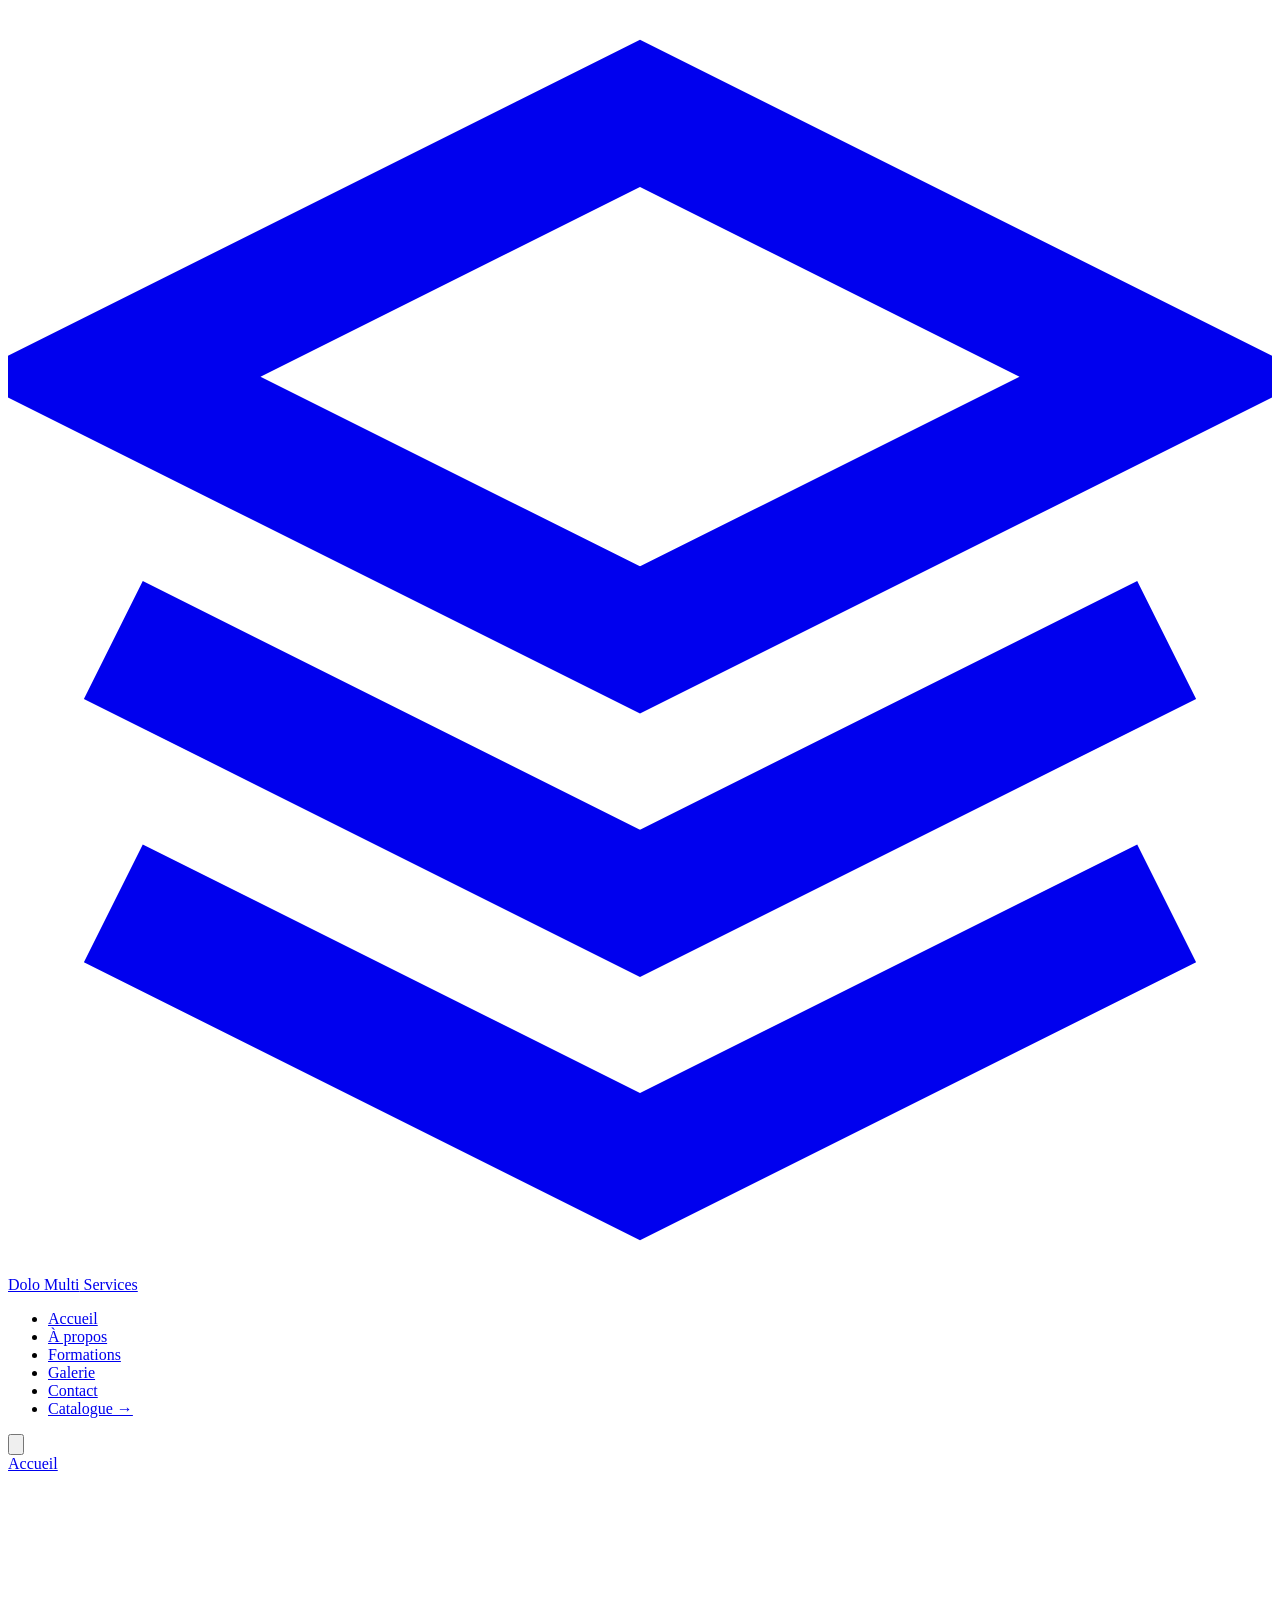
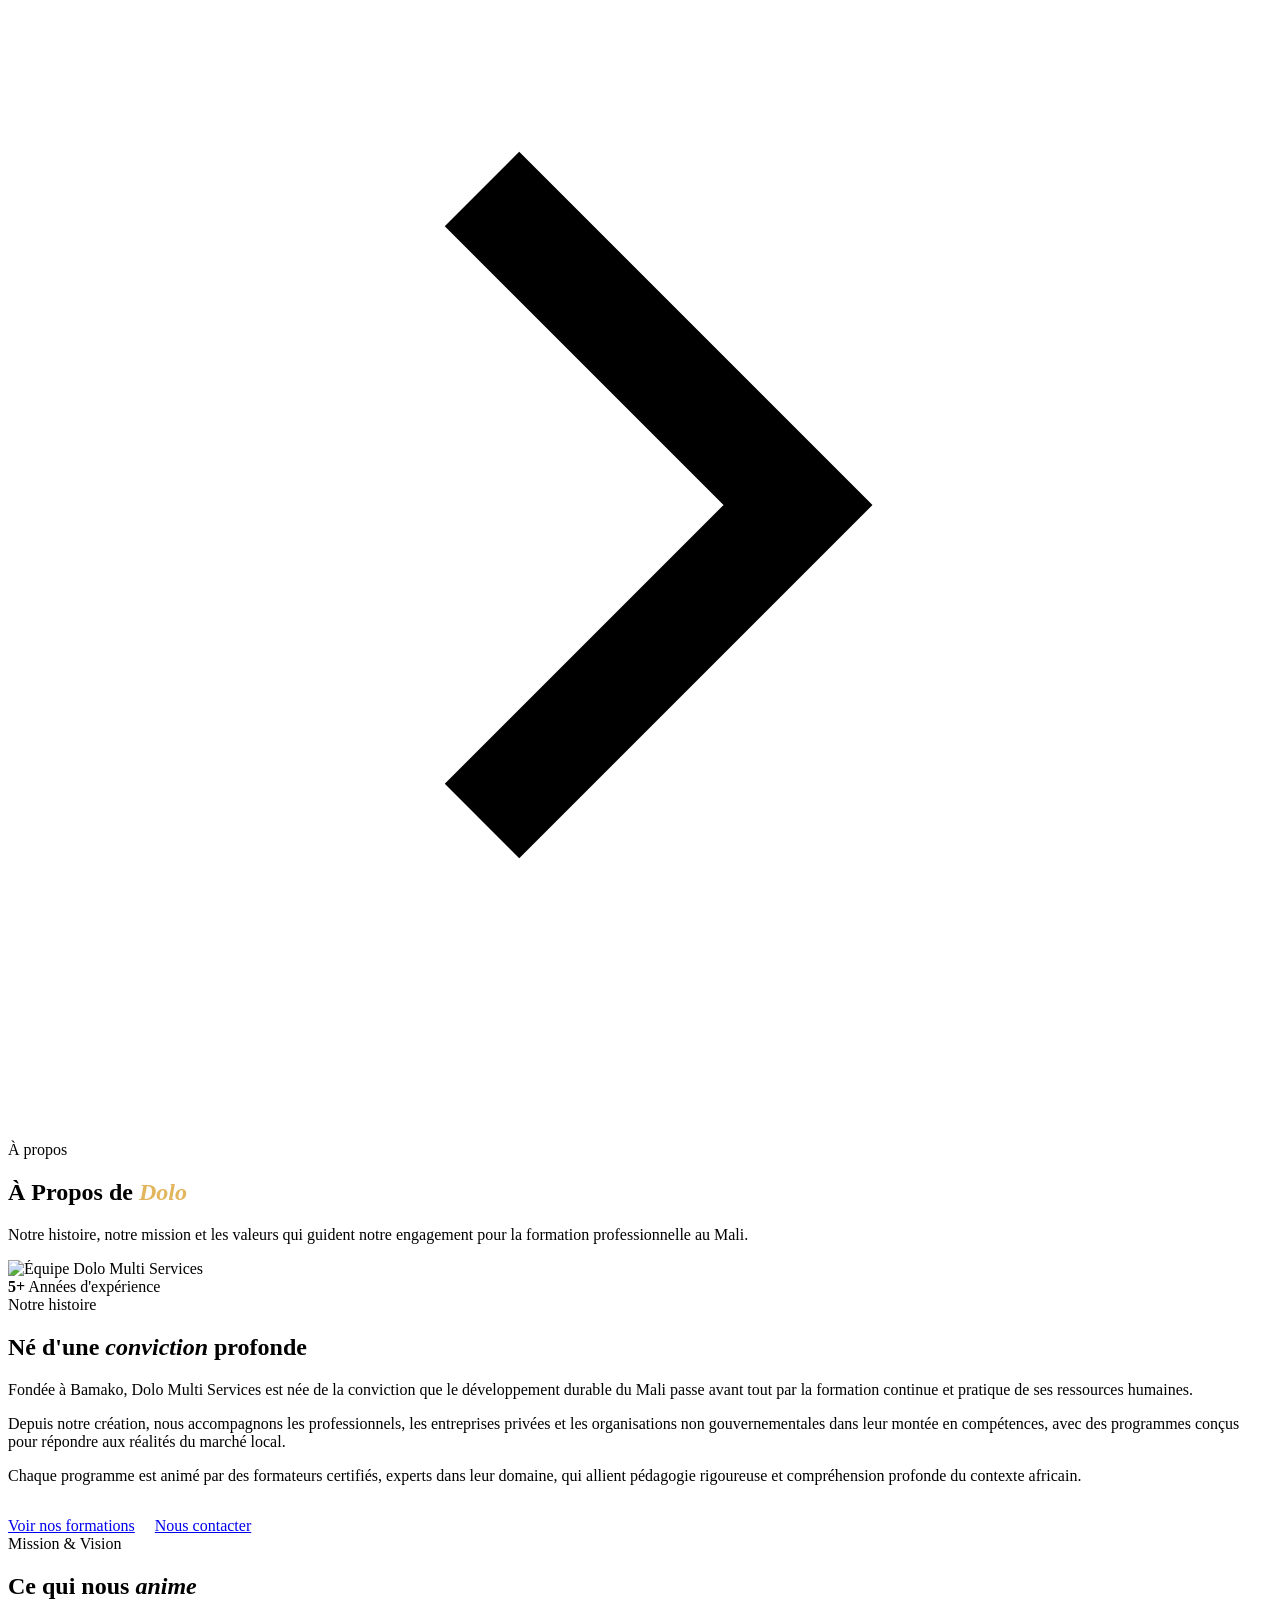
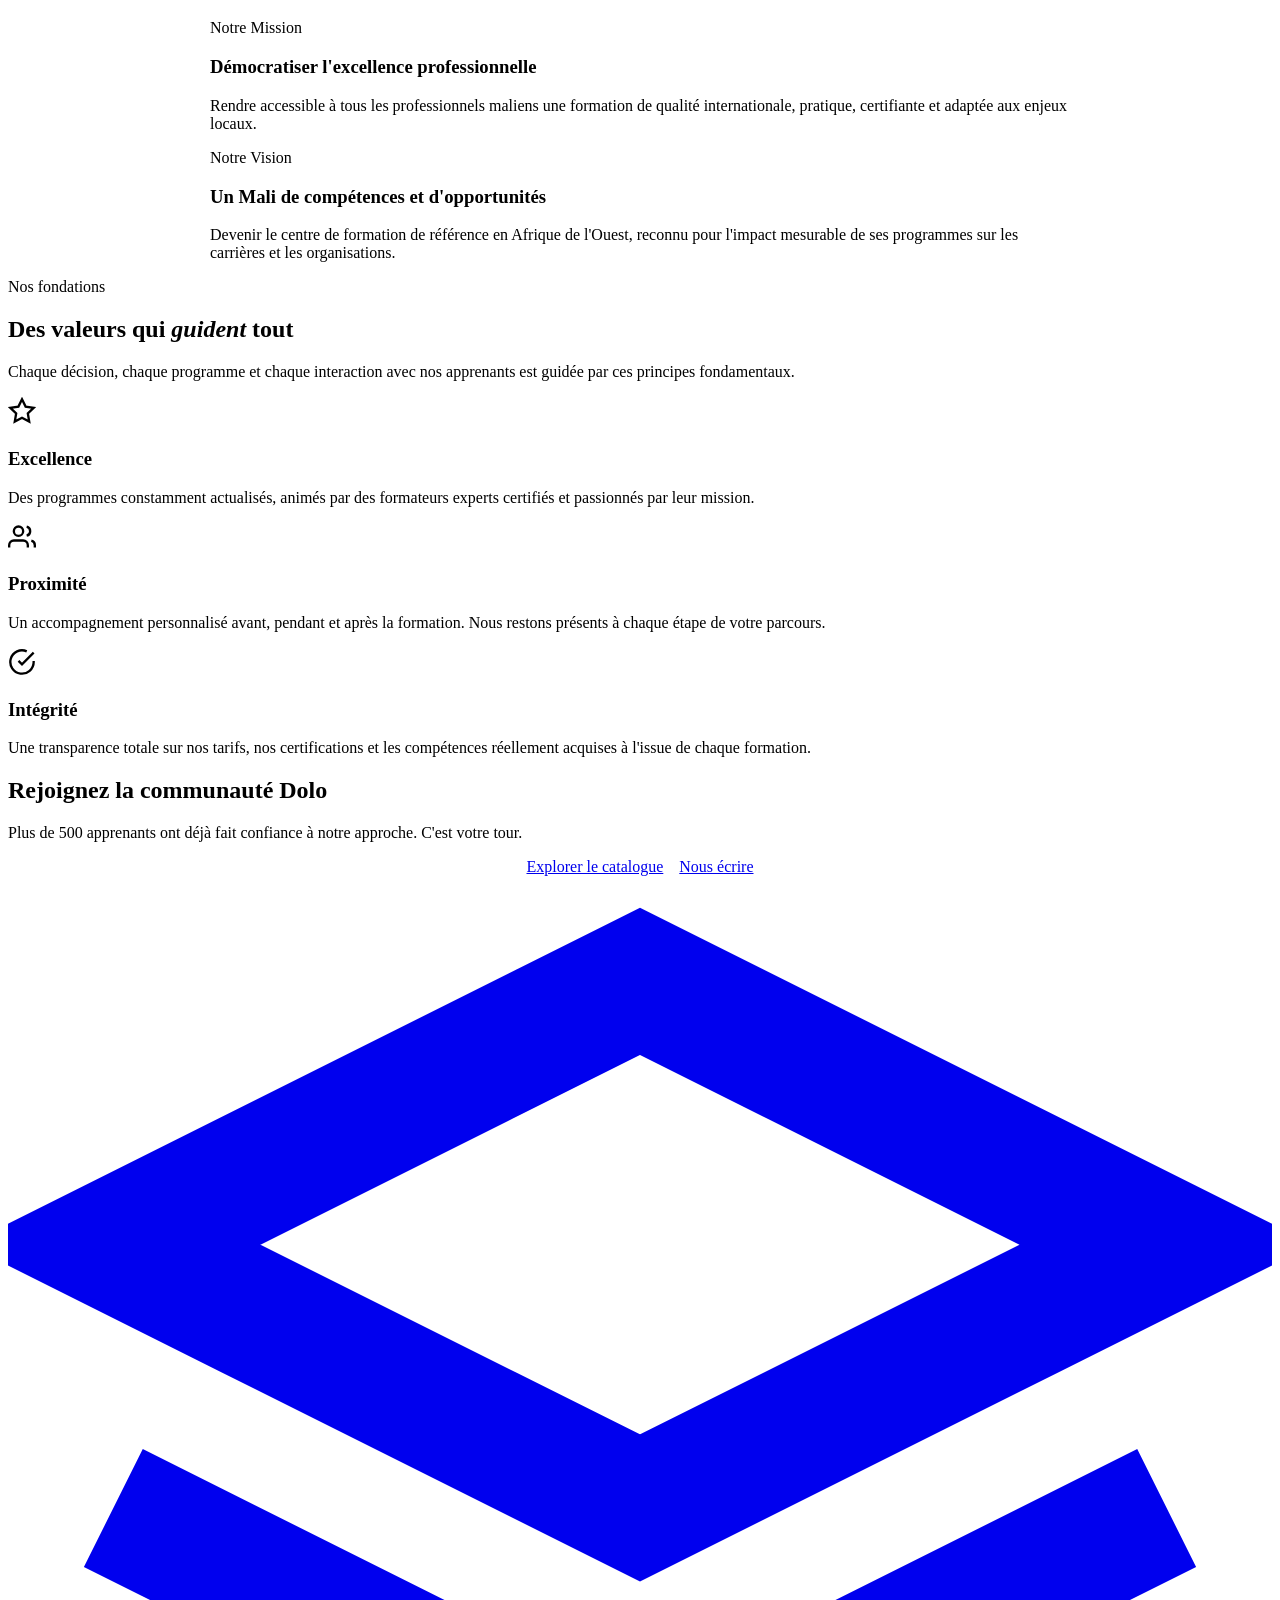
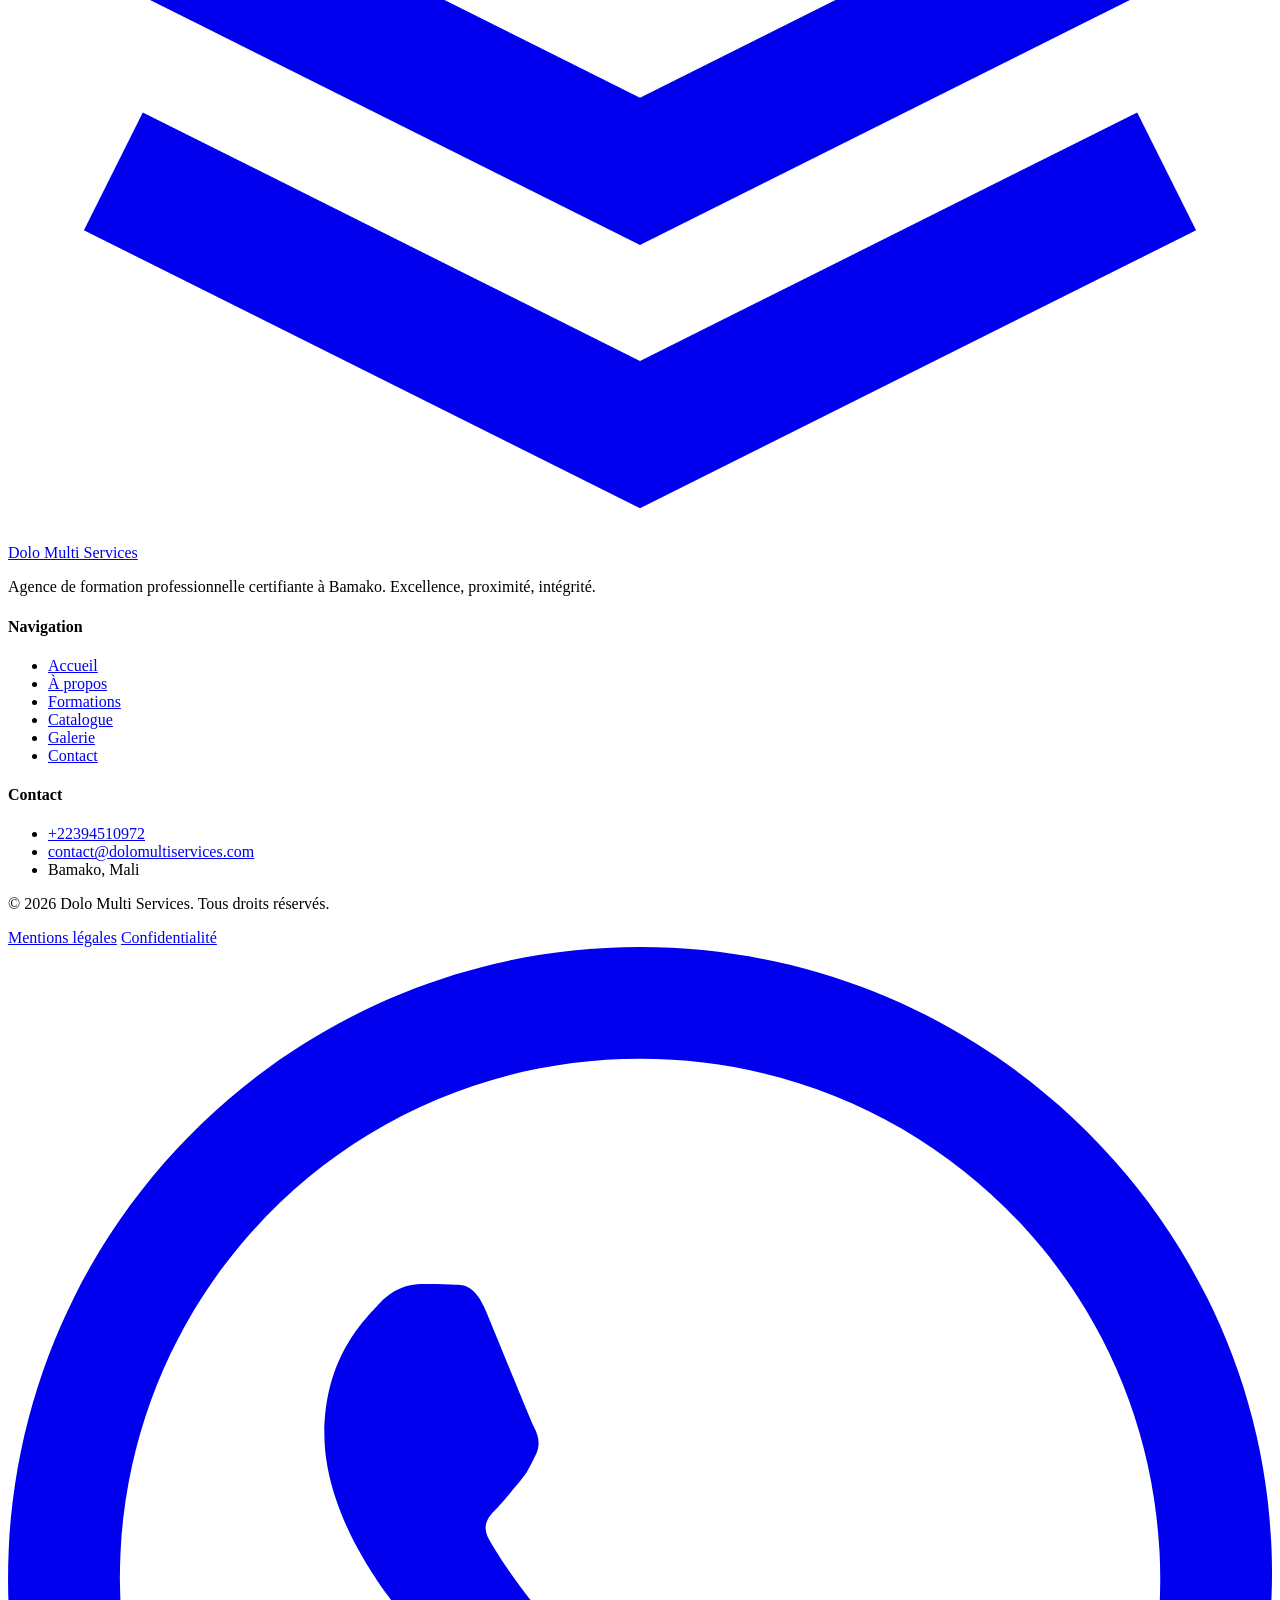
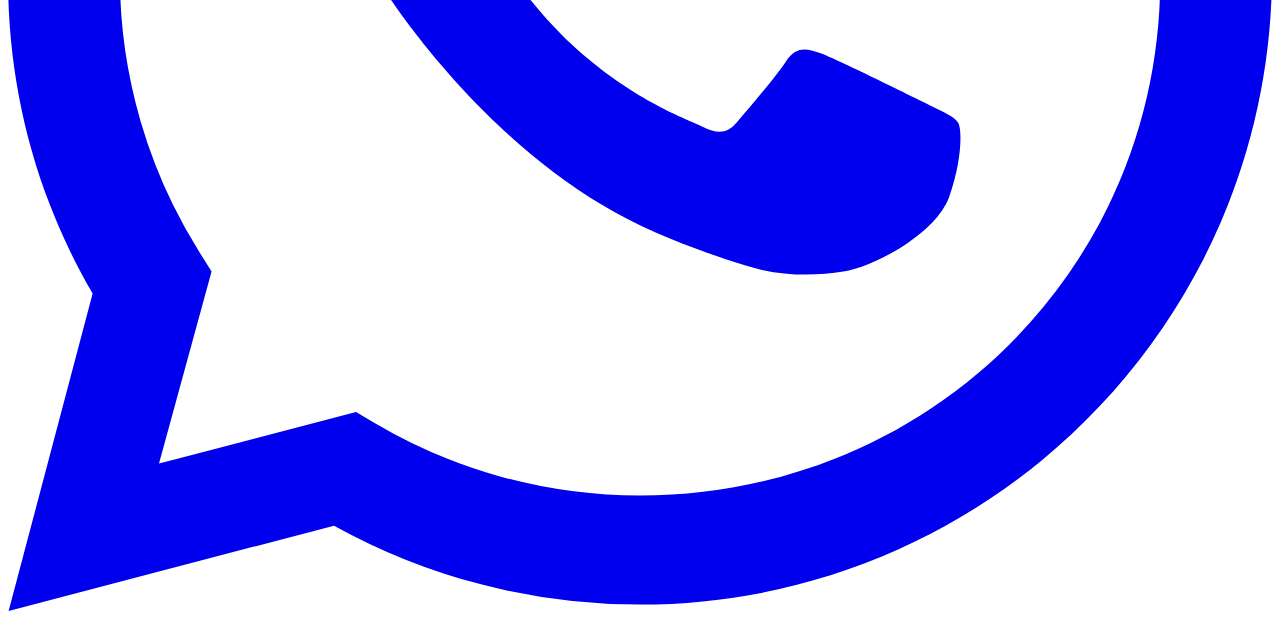
==== a-propos.html @ 78b6de03 "Add files via upload" ====
<!DOCTYPE html>
<html lang="fr">
<head>
  <meta charset="UTF-8">
  <meta name="viewport" content="width=device-width, initial-scale=1.0">
  <title>À Propos | Dolo Multi Services</title>
  <link rel="preconnect" href="https://fonts.googleapis.com">
  <link rel="preconnect" href="https://fonts.gstatic.com" crossorigin>
  <link href="https://fonts.googleapis.com/css2?family=Playfair+Display:ital,wght@0,600;0,700;1,600&family=Outfit:wght@400;500;600;700&display=swap" rel="stylesheet">
  <link rel="stylesheet" href="style.css">
</head>
<body>

  <header class="header">
    <div class="container header-flex">
      <a href="index.html" class="logo">
        <span class="logo-icon">
          <svg viewBox="0 0 24 24" fill="none" stroke="currentColor" stroke-width="2.5"><path d="M12 2L2 7l10 5 10-5-10-5z"/><path d="M2 17l10 5 10-5"/><path d="M2 12l10 5 10-5"/></svg>
        </span>
        Dolo <span>Multi</span> Services
      </a>
      <nav class="nav" aria-label="Navigation principale">
        <ul class="nav-list">
          <li><a href="index.html">Accueil</a></li>
          <li><a href="a-propos.html" aria-current="page">À propos</a></li>
          <li><a href="formations.html">Formations</a></li>
          <li><a href="galerie.html">Galerie</a></li>
          <li><a href="contact.html">Contact</a></li>
          <li><a href="catalogue.html" class="nav-cta">Catalogue →</a></li>
        </ul>
        <button class="nav-toggle" aria-label="Ouvrir le menu" aria-expanded="false">
          <svg class="icon" viewBox="0 0 24 24" fill="none" stroke="currentColor" stroke-width="2.5"><line x1="3" y1="6" x2="21" y2="6"/><line x1="3" y1="12" x2="21" y2="12"/><line x1="3" y1="18" x2="21" y2="18"/></svg>
        </button>
      </nav>
    </div>
  </header>

  <main>

    <!-- PAGE HERO -->
    <section class="page-hero">
      <div class="container">
        <div class="page-breadcrumb">
          <a href="index.html">Accueil</a>
          <svg viewBox="0 0 24 24" fill="none" stroke="currentColor" stroke-width="2"><path d="M9 18l6-6-6-6"/></svg>
          À propos
        </div>
        <h1>À Propos de <em style="font-style:italic;color:#E2B55C">Dolo</em></h1>
        <p>Notre histoire, notre mission et les valeurs qui guident notre engagement pour la formation professionnelle au Mali.</p>
      </div>
    </section>

    <!-- NOTRE HISTOIRE -->
    <section class="section">
      <div class="container">
        <div class="about-grid">
          <div class="about-img-wrap">
            <img src="https://placehold.co/600x460/0C1B33/C4973A?text=Notre+Equipe" alt="Équipe Dolo Multi Services">
            <div class="img-badge">
              <strong>5+</strong>
              <span>Années d'expérience</span>
            </div>
          </div>
          <div>
            <span class="section-label">Notre histoire</span>
            <h2 class="section-title">Né d'une <em>conviction</em> profonde</h2>
            <p>Fondée à Bamako, Dolo Multi Services est née de la conviction que le développement durable du Mali passe avant tout par la formation continue et pratique de ses ressources humaines.</p>
            <p>Depuis notre création, nous accompagnons les professionnels, les entreprises privées et les organisations non gouvernementales dans leur montée en compétences, avec des programmes conçus pour répondre aux réalités du marché local.</p>
            <p>Chaque programme est animé par des formateurs certifiés, experts dans leur domaine, qui allient pédagogie rigoureuse et compréhension profonde du contexte africain.</p>
            <div style="display:flex;gap:20px;margin-top:32px;flex-wrap:wrap">
              <a href="formations.html" class="btn btn-navy">Voir nos formations</a>
              <a href="contact.html" class="btn btn-outline">Nous contacter</a>
            </div>
          </div>
        </div>
      </div>
    </section>

    <!-- MISSION & VISION -->
    <section class="section bg-cream">
      <div class="container">
        <div class="section-header center">
          <span class="section-label">Mission & Vision</span>
          <h2 class="section-title">Ce qui nous <em>anime</em></h2>
        </div>
        <div class="grid grid-2" style="max-width:860px;margin:0 auto">
          <div class="card" style="border-left:4px solid var(--gold)">
            <div class="card-tag">Notre Mission</div>
            <h3>Démocratiser l'excellence professionnelle</h3>
            <p>Rendre accessible à tous les professionnels maliens une formation de qualité internationale, pratique, certifiante et adaptée aux enjeux locaux.</p>
          </div>
          <div class="card" style="border-left:4px solid var(--navy)">
            <div class="card-tag">Notre Vision</div>
            <h3>Un Mali de compétences et d'opportunités</h3>
            <p>Devenir le centre de formation de référence en Afrique de l'Ouest, reconnu pour l'impact mesurable de ses programmes sur les carrières et les organisations.</p>
          </div>
        </div>
      </div>
    </section>

    <!-- NOS VALEURS -->
    <section class="section">
      <div class="container">
        <div class="section-header center">
          <span class="section-label">Nos fondations</span>
          <h2 class="section-title">Des valeurs qui <em>guident</em> tout</h2>
          <p class="section-sub">Chaque décision, chaque programme et chaque interaction avec nos apprenants est guidée par ces principes fondamentaux.</p>
        </div>
        <div class="values-grid">
          <div class="value-card">
            <div class="value-icon">
              <svg width="28" height="28" viewBox="0 0 24 24" fill="none" stroke="currentColor" stroke-width="2"><path d="M12 2l3.09 6.26L22 9.27l-5 4.87 1.18 6.88L12 17.77l-6.18 3.25L7 14.14 2 9.27l6.91-1.01L12 2z"/></svg>
            </div>
            <h3>Excellence</h3>
            <p>Des programmes constamment actualisés, animés par des formateurs experts certifiés et passionnés par leur mission.</p>
          </div>
          <div class="value-card">
            <div class="value-icon">
              <svg width="28" height="28" viewBox="0 0 24 24" fill="none" stroke="currentColor" stroke-width="2"><path d="M17 21v-2a4 4 0 0 0-4-4H5a4 4 0 0 0-4 4v2"/><circle cx="9" cy="7" r="4"/><path d="M23 21v-2a4 4 0 0 0-3-3.87"/><path d="M16 3.13a4 4 0 0 1 0 7.75"/></svg>
            </div>
            <h3>Proximité</h3>
            <p>Un accompagnement personnalisé avant, pendant et après la formation. Nous restons présents à chaque étape de votre parcours.</p>
          </div>
          <div class="value-card">
            <div class="value-icon">
              <svg width="28" height="28" viewBox="0 0 24 24" fill="none" stroke="currentColor" stroke-width="2"><path d="M22 11.08V12a10 10 0 1 1-5.93-9.14"/><polyline points="22 4 12 14.01 9 11.01"/></svg>
            </div>
            <h3>Intégrité</h3>
            <p>Une transparence totale sur nos tarifs, nos certifications et les compétences réellement acquises à l'issue de chaque formation.</p>
          </div>
        </div>
      </div>
    </section>

    <!-- CTA -->
    <section class="cta-band">
      <div class="container">
        <h2>Rejoignez la communauté Dolo</h2>
        <p>Plus de 500 apprenants ont déjà fait confiance à notre approche. C'est votre tour.</p>
        <div style="display:flex;gap:16px;justify-content:center;flex-wrap:wrap">
          <a href="catalogue.html" class="btn btn-primary btn-lg">Explorer le catalogue</a>
          <a href="contact.html" class="btn btn-outline-white btn-lg">Nous écrire</a>
        </div>
      </div>
    </section>

  </main>

  <footer class="footer">
    <div class="container">
      <div class="footer-grid">
        <div class="footer-brand">
          <a href="index.html" class="logo">
            <span class="logo-icon"><svg viewBox="0 0 24 24" fill="none" stroke="currentColor" stroke-width="2.5"><path d="M12 2L2 7l10 5 10-5-10-5z"/><path d="M2 17l10 5 10-5"/><path d="M2 12l10 5 10-5"/></svg></span>
            Dolo Multi Services
          </a>
          <p>Agence de formation professionnelle certifiante à Bamako. Excellence, proximité, intégrité.</p>
        </div>
        <div class="footer-col">
          <h4>Navigation</h4>
          <ul class="footer-links-list">
            <li><a href="index.html">Accueil</a></li>
            <li><a href="a-propos.html">À propos</a></li>
            <li><a href="formations.html">Formations</a></li>
            <li><a href="catalogue.html">Catalogue</a></li>
            <li><a href="galerie.html">Galerie</a></li>
            <li><a href="contact.html">Contact</a></li>
          </ul>
        </div>
        <div class="footer-col">
          <h4>Contact</h4>
          <ul class="footer-links-list">
            <li><a href="tel:+22394510972">+22394510972</a></li>
            <li><a href="mailto:contact@dolomultiservices.com">contact@dolomultiservices.com</a></li>
            <li>Bamako, Mali</li>
          </ul>
        </div>
      </div>
      <div class="footer-bottom">
        <p>&copy; 2026 Dolo Multi Services. Tous droits réservés.</p>
        <div class="footer-legal">
          <a href="mentions-legales.html">Mentions légales</a>
          <a href="confidentialite.html">Confidentialité</a>
        </div>
      </div>
    </div>
  </footer>

  <a href="https://wa.me/22394510972" class="whatsapp-float" target="_blank" rel="noopener" aria-label="WhatsApp">
    <svg class="icon" viewBox="0 0 24 24" fill="currentColor"><path d="M17.472 14.382c-.297-.149-1.758-.867-2.03-.967-.273-.099-.471-.148-.67.15-.197.297-.767.966-.94 1.164-.173.199-.347.223-.644.075-.297-.15-1.255-.463-2.39-1.475-.883-.788-1.48-1.761-1.653-2.059-.173-.297-.018-.458.13-.606.134-.133.298-.347.446-.52.149-.174.198-.298.298-.497.099-.198.05-.371-.025-.52-.075-.149-.669-1.612-.916-2.207-.242-.579-.487-.5-.669-.51-.173-.008-.371-.01-.57-.01-.198 0-.52.074-.792.372-.272.297-1.04 1.016-1.04 2.479 0 1.462 1.065 2.875 1.213 3.074.149.198 2.096 3.2 5.077 4.487.709.306 1.262.489 1.694.625.712.227 1.36.195 1.871.118.571-.085 1.758-.719 2.006-1.413.248-.694.248-1.289.173-1.413-.074-.124-.272-.198-.57-.347z"/><path d="M11.999 0C5.373 0 .001 5.372.001 11.999c0 2.117.554 4.17 1.606 5.974L.012 24l6.179-1.621a11.956 11.956 0 0 0 5.808 1.499h.001C18.625 23.878 24 18.506 24 11.879 24 5.374 18.626.001 12 .001zm0 21.808a9.873 9.873 0 0 1-5.03-1.374l-.361-.214-3.741.981.998-3.648-.235-.374A9.855 9.855 0 0 1 2.124 12C2.124 6.523 6.523 2.124 12 2.124c5.479 0 9.878 4.399 9.878 9.878 0 5.476-4.399 9.806-9.879 9.806z"/></svg>
  </a>

  <script src="script.js"></script>
</body>
</html>
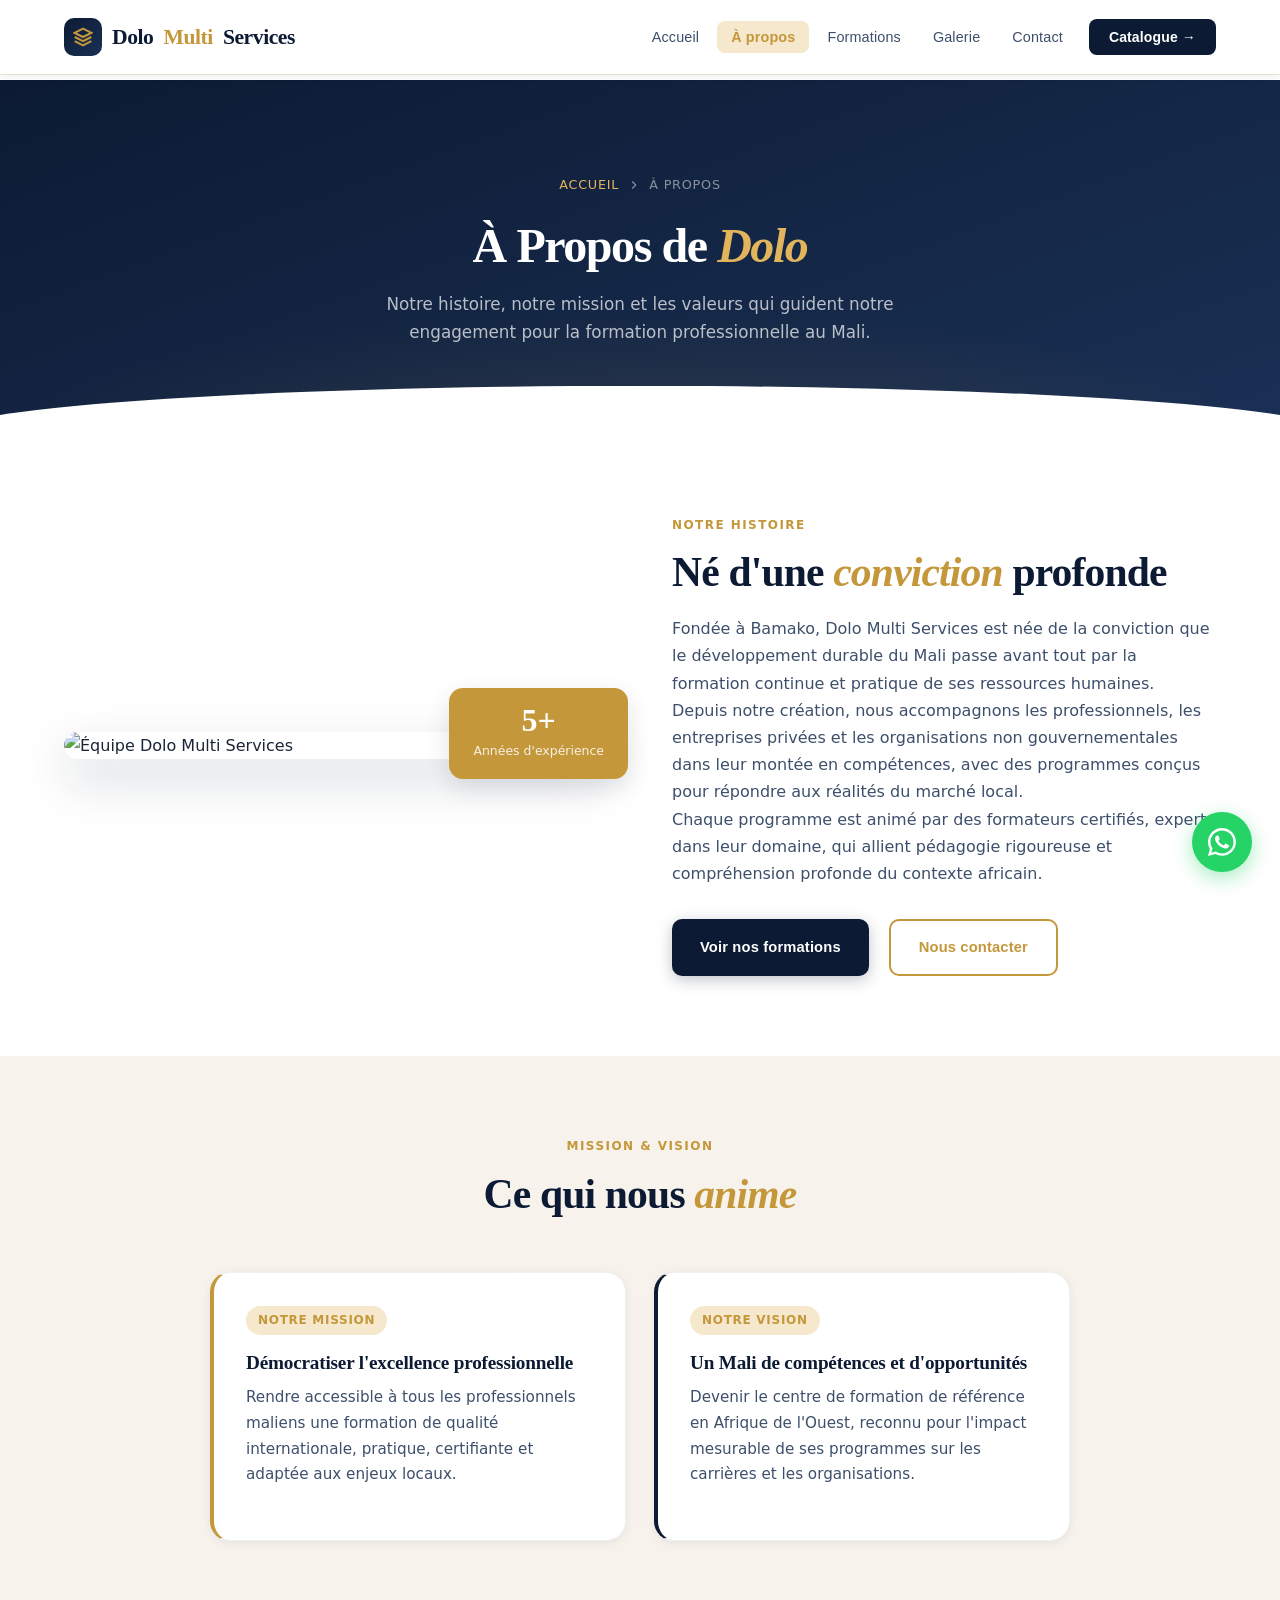
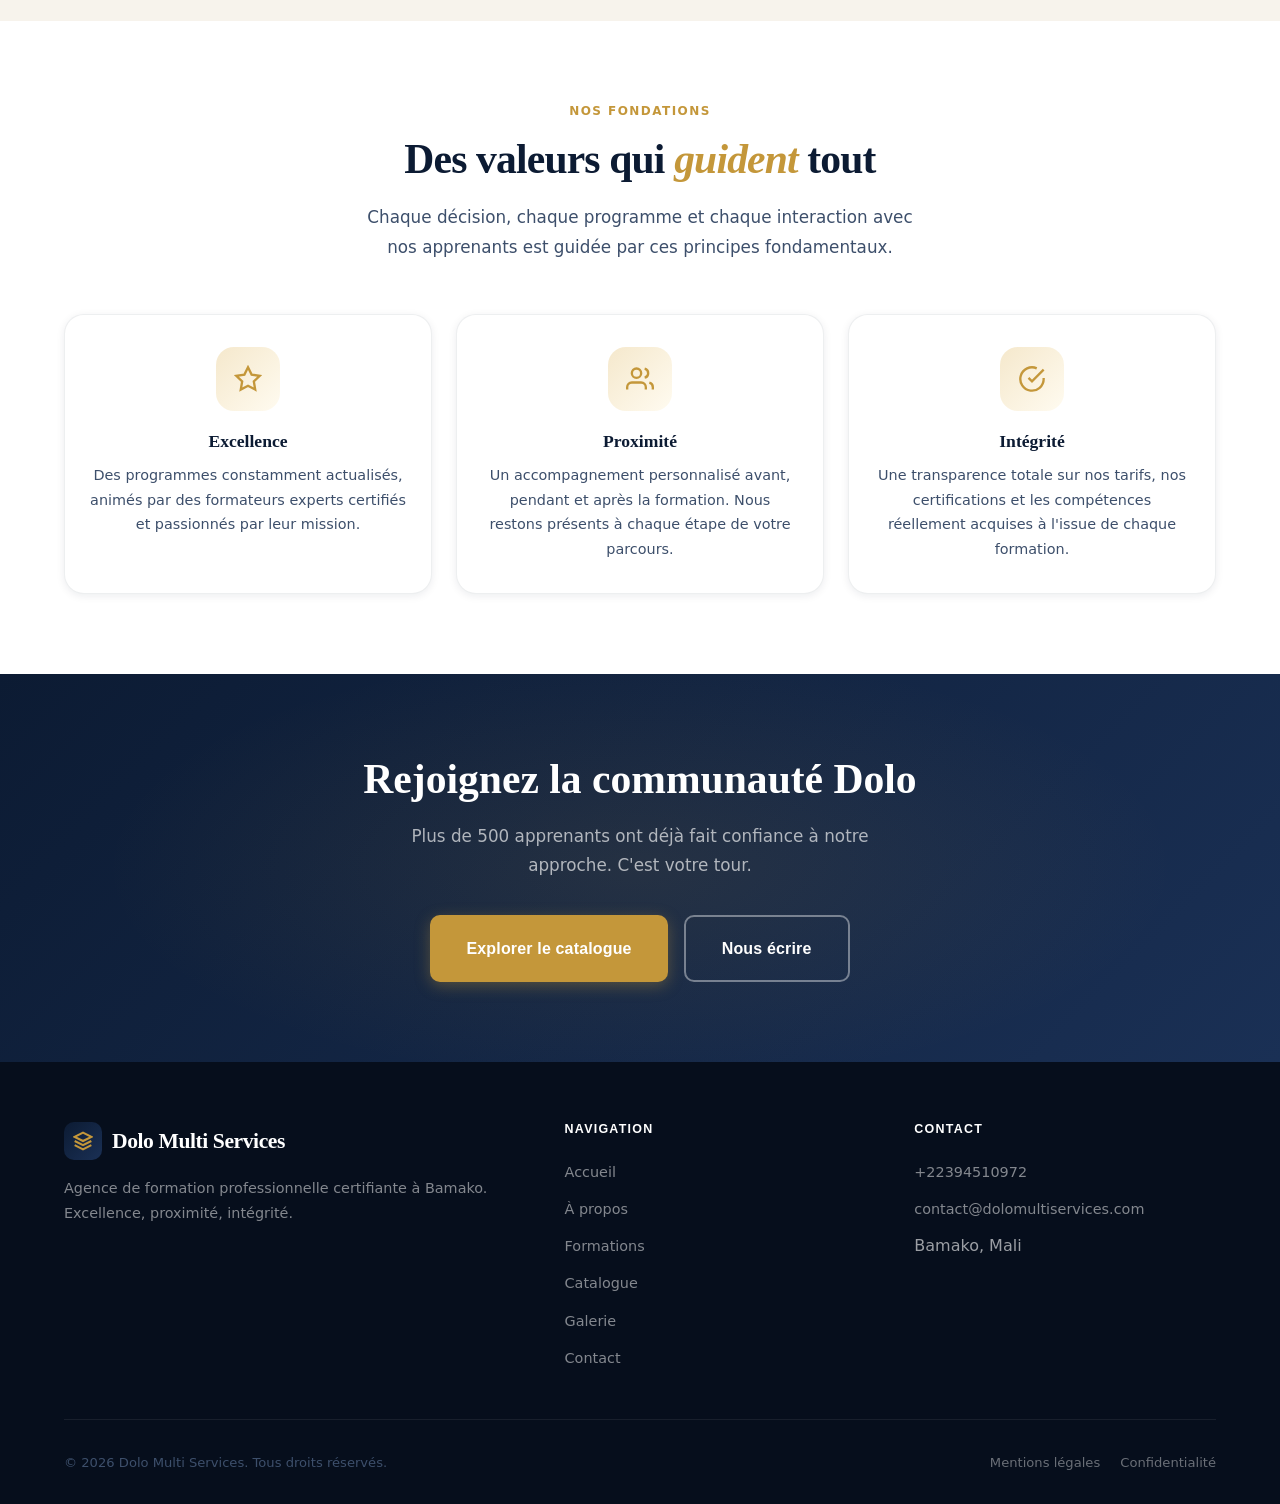
==== commit 7358c060: "Update a-propos.html" ====
--- a/a-propos.html
+++ b/a-propos.html
@@ -7,7 +7,7 @@
   <link rel="preconnect" href="https://fonts.googleapis.com">
   <link rel="preconnect" href="https://fonts.gstatic.com" crossorigin>
   <link href="https://fonts.googleapis.com/css2?family=Playfair+Display:ital,wght@0,600;0,700;1,600&family=Outfit:wght@400;500;600;700&display=swap" rel="stylesheet">
-  <link rel="stylesheet" href="style.css">
+  <link rel="stylesheet" href="Style.css">
 </head>
 <body>
 
--- a/Style.css
+++ b/Style.css
@@ -0,0 +1,1316 @@
+/* ===== VARIABLES ===== */
+:root {
+  --navy: #0C1B33;
+  --navy-mid: #1A3055;
+  --navy-light: #243E6C;
+  --gold: #C4973A;
+  --gold-light: #E2B55C;
+  --gold-pale: #F5E8CC;
+  --cream: #F7F3EC;
+  --cream-dark: #EDE8DF;
+  --white: #FFFFFF;
+  --text: #1A2535;
+  --text-mid: #3D4F6B;
+  --text-light: #7B8BAA;
+  --border: rgba(196,151,58,0.2);
+  --shadow-sm: 0 2px 8px rgba(12,27,51,0.08);
+  --shadow-md: 0 8px 24px rgba(12,27,51,0.12);
+  --shadow-lg: 0 20px 50px rgba(12,27,51,0.18);
+  --radius: 12px;
+  --radius-lg: 20px;
+  --transition: all 0.3s cubic-bezier(0.4, 0, 0.2, 1);
+}
+
+/* ===== RESET & BASE ===== */
+*, *::before, *::after { box-sizing: border-box; margin: 0; padding: 0; }
+html { scroll-behavior: smooth; font-size: 16px; }
+
+body {
+  font-family: 'Outfit', 'DM Sans', system-ui, sans-serif;
+  line-height: 1.7;
+  color: var(--text);
+  background: var(--white);
+  padding-top: 80px;
+  overflow-x: hidden;
+}
+
+a { text-decoration: none; color: inherit; transition: var(--transition); }
+ul { list-style: none; }
+button { font-family: inherit; cursor: pointer; border: none; background: none; }
+img { max-width: 100%; height: auto; display: block; }
+h1, h2, h3, h4 { font-family: 'Playfair Display', Georgia, serif; line-height: 1.25; }
+p { color: var(--text-mid); }
+
+/* ===== CONTAINER ===== */
+.container { width: 90%; max-width: 1160px; margin: 0 auto; }
+
+/* ===== ICONS ===== */
+.icon { width: 1.2em; height: 1.2em; vertical-align: -0.15em; flex-shrink: 0; }
+.card-icon { width: 3rem; height: 3rem; color: var(--gold); margin-bottom: 1.2rem; stroke: var(--gold); }
+
+/* ===== HEADER ===== */
+.header {
+  background: rgba(255,255,255,0.96);
+  backdrop-filter: blur(12px);
+  -webkit-backdrop-filter: blur(12px);
+  box-shadow: 0 1px 0 var(--border), var(--shadow-sm);
+  position: fixed;
+  top: 0; left: 0; right: 0;
+  z-index: 1000;
+  transition: var(--transition);
+}
+
+.header.scrolled {
+  background: rgba(255,255,255,0.98);
+  box-shadow: 0 2px 20px rgba(12,27,51,0.15);
+}
+
+.header-flex {
+  display: flex;
+  justify-content: space-between;
+  align-items: center;
+  padding: 18px 0;
+}
+
+.logo {
+  font-family: 'Playfair Display', Georgia, serif;
+  font-size: 1.35rem;
+  font-weight: 700;
+  color: var(--navy);
+  display: flex;
+  align-items: center;
+  gap: 10px;
+  letter-spacing: -0.02em;
+}
+
+.logo .logo-icon {
+  width: 38px; height: 38px;
+  background: linear-gradient(135deg, var(--navy), var(--navy-mid));
+  border-radius: 10px;
+  display: flex; align-items: center; justify-content: center;
+  color: var(--gold);
+  flex-shrink: 0;
+}
+
+.logo .logo-icon svg { width: 20px; height: 20px; }
+.logo span { color: var(--gold); }
+
+.nav { display: flex; align-items: center; gap: 8px; }
+.nav-list { display: flex; gap: 4px; }
+
+.nav-list a {
+  font-family: 'Outfit', sans-serif;
+  font-weight: 500;
+  font-size: 0.9rem;
+  color: var(--text-mid);
+  padding: 8px 14px;
+  border-radius: 8px;
+  letter-spacing: 0.01em;
+  position: relative;
+}
+
+.nav-list a:hover { color: var(--navy); background: var(--cream); }
+
+.nav-list a[aria-current="page"] {
+  color: var(--gold);
+  background: var(--gold-pale);
+  font-weight: 600;
+}
+
+.nav-cta {
+  margin-left: 8px;
+  background: var(--navy);
+  color: var(--white) !important;
+  padding: 10px 20px !important;
+  border-radius: 8px !important;
+  font-weight: 600 !important;
+  font-size: 0.875rem !important;
+}
+
+.nav-cta:hover { background: var(--navy-mid) !important; color: var(--white) !important; }
+
+.nav-toggle {
+  display: none;
+  padding: 8px;
+  border-radius: 8px;
+  color: var(--navy);
+  transition: var(--transition);
+}
+
+.nav-toggle:hover { background: var(--cream); }
+
+/* ===== HERO (Homepage) ===== */
+.hero {
+  background: var(--navy);
+  position: relative;
+  padding: 120px 0 100px;
+  text-align: center;
+  overflow: hidden;
+}
+
+.hero::before {
+  content: '';
+  position: absolute;
+  inset: 0;
+  background:
+    radial-gradient(ellipse 80% 60% at 50% 0%, rgba(196,151,58,0.15) 0%, transparent 70%),
+    radial-gradient(ellipse 60% 80% at 80% 100%, rgba(26,48,85,0.8) 0%, transparent 60%);
+  pointer-events: none;
+}
+
+.hero::after {
+  content: '';
+  position: absolute;
+  bottom: -1px; left: 0; right: 0;
+  height: 80px;
+  background: var(--white);
+  clip-path: ellipse(60% 100% at 50% 100%);
+}
+
+.hero .container { position: relative; z-index: 1; }
+
+.hero-badge {
+  display: inline-flex;
+  align-items: center;
+  gap: 8px;
+  background: rgba(196,151,58,0.15);
+  border: 1px solid rgba(196,151,58,0.3);
+  color: var(--gold-light);
+  padding: 6px 16px;
+  border-radius: 30px;
+  font-size: 0.8rem;
+  font-weight: 600;
+  letter-spacing: 0.08em;
+  text-transform: uppercase;
+  margin-bottom: 28px;
+}
+
+.hero-badge .dot {
+  width: 6px; height: 6px;
+  background: var(--gold-light);
+  border-radius: 50%;
+  animation: pulse-dot 2s infinite;
+}
+
+@keyframes pulse-dot {
+  0%, 100% { opacity: 1; transform: scale(1); }
+  50% { opacity: 0.5; transform: scale(0.8); }
+}
+
+.hero h1 {
+  color: var(--white);
+  font-size: clamp(2.2rem, 5vw, 3.6rem);
+  max-width: 800px;
+  margin: 0 auto 24px;
+  letter-spacing: -0.03em;
+  line-height: 1.15;
+}
+
+.hero h1 em {
+  font-style: normal;
+  color: var(--gold-light);
+}
+
+.hero p {
+  color: rgba(255,255,255,0.75);
+  font-size: 1.1rem;
+  max-width: 620px;
+  margin: 0 auto 44px;
+  line-height: 1.8;
+}
+
+.hero-buttons {
+  display: flex;
+  gap: 16px;
+  justify-content: center;
+  flex-wrap: wrap;
+}
+
+.hero-stats {
+  display: flex;
+  gap: 48px;
+  justify-content: center;
+  margin-top: 64px;
+  padding-top: 40px;
+  border-top: 1px solid rgba(255,255,255,0.1);
+  flex-wrap: wrap;
+}
+
+.hero-stat-num {
+  font-family: 'Playfair Display', serif;
+  font-size: 2.2rem;
+  font-weight: 700;
+  color: var(--gold-light);
+  display: block;
+  line-height: 1;
+}
+
+.hero-stat-label {
+  font-size: 0.82rem;
+  color: rgba(255,255,255,0.55);
+  text-transform: uppercase;
+  letter-spacing: 0.06em;
+  margin-top: 6px;
+  display: block;
+}
+
+/* ===== PAGE HERO ===== */
+.page-hero {
+  background: linear-gradient(160deg, var(--navy) 0%, var(--navy-mid) 100%);
+  padding: 90px 0 60px;
+  text-align: center;
+  position: relative;
+  overflow: hidden;
+}
+
+.page-hero::before {
+  content: '';
+  position: absolute; inset: 0;
+  background: radial-gradient(ellipse 70% 50% at 50% 100%, rgba(196,151,58,0.12) 0%, transparent 70%);
+  pointer-events: none;
+}
+
+.page-hero::after {
+  content: '';
+  position: absolute; bottom: -1px; left: 0; right: 0;
+  height: 50px;
+  background: var(--white);
+  clip-path: ellipse(55% 100% at 50% 100%);
+}
+
+.page-hero .container { position: relative; z-index: 1; }
+
+.page-hero h1 {
+  font-size: clamp(2rem, 4vw, 3rem);
+  color: var(--white);
+  margin-bottom: 14px;
+  letter-spacing: -0.03em;
+}
+
+.page-hero p {
+  color: rgba(255,255,255,0.7);
+  font-size: 1.05rem;
+  max-width: 600px;
+  margin: 0 auto 28px;
+}
+
+.page-breadcrumb {
+  display: inline-flex;
+  align-items: center;
+  gap: 8px;
+  font-size: 0.8rem;
+  color: rgba(255,255,255,0.5);
+  margin-bottom: 20px;
+  text-transform: uppercase;
+  letter-spacing: 0.06em;
+}
+
+.page-breadcrumb a { color: var(--gold-light); }
+.page-breadcrumb svg { width: 14px; height: 14px; }
+
+/* ===== SECTION ===== */
+.section { padding: 80px 0; }
+.section-sm { padding: 48px 0; }
+.bg-cream { background: var(--cream); }
+.bg-navy { background: var(--navy); }
+
+.section-label {
+  display: block;
+  font-size: 0.75rem;
+  font-weight: 700;
+  letter-spacing: 0.12em;
+  text-transform: uppercase;
+  color: var(--gold);
+  margin-bottom: 12px;
+}
+
+.section-title {
+  font-family: 'Playfair Display', serif;
+  font-size: clamp(1.8rem, 3.5vw, 2.6rem);
+  color: var(--navy);
+  margin-bottom: 16px;
+  letter-spacing: -0.02em;
+}
+
+.section-title em {
+  font-style: italic;
+  color: var(--gold);
+}
+
+.section-sub {
+  font-size: 1.05rem;
+  color: var(--text-mid);
+  max-width: 560px;
+  line-height: 1.8;
+  margin-bottom: 48px;
+}
+
+.section-header { margin-bottom: 52px; }
+.section-header.center { text-align: center; }
+.section-header.center .section-sub { margin-left: auto; margin-right: auto; }
+
+/* ===== BUTTONS ===== */
+.btn {
+  display: inline-flex;
+  align-items: center;
+  gap: 10px;
+  padding: 14px 28px;
+  border-radius: 10px;
+  font-family: 'Outfit', sans-serif;
+  font-weight: 600;
+  font-size: 0.92rem;
+  letter-spacing: 0.01em;
+  transition: var(--transition);
+  white-space: nowrap;
+}
+
+.btn:hover { transform: translateY(-2px); }
+
+.btn-primary {
+  background: var(--gold);
+  color: var(--white);
+  box-shadow: 0 4px 15px rgba(196,151,58,0.35);
+}
+
+.btn-primary:hover {
+  background: var(--gold-light);
+  box-shadow: 0 8px 25px rgba(196,151,58,0.45);
+}
+
+.btn-navy {
+  background: var(--navy);
+  color: var(--white);
+  box-shadow: 0 4px 15px rgba(12,27,51,0.25);
+}
+
+.btn-navy:hover {
+  background: var(--navy-mid);
+  box-shadow: 0 8px 25px rgba(12,27,51,0.35);
+}
+
+.btn-whatsapp {
+  background: #25D366;
+  color: var(--white);
+  box-shadow: 0 4px 15px rgba(37,211,102,0.3);
+}
+
+.btn-whatsapp:hover {
+  background: #20BD5B;
+  box-shadow: 0 8px 25px rgba(37,211,102,0.45);
+}
+
+.btn-outline {
+  border: 2px solid var(--gold);
+  color: var(--gold);
+  background: transparent;
+}
+
+.btn-outline:hover {
+  background: var(--gold);
+  color: var(--white);
+}
+
+.btn-outline-white {
+  border: 2px solid rgba(255,255,255,0.4);
+  color: var(--white);
+  background: transparent;
+}
+
+.btn-outline-white:hover {
+  border-color: var(--white);
+  background: rgba(255,255,255,0.1);
+}
+
+.btn-sm { padding: 10px 20px; font-size: 0.84rem; }
+.btn-lg { padding: 18px 36px; font-size: 1rem; }
+
+/* ===== GRID ===== */
+.grid { display: grid; gap: 28px; }
+.grid-2 { grid-template-columns: repeat(auto-fit, minmax(300px, 1fr)); }
+.grid-3 { grid-template-columns: repeat(auto-fit, minmax(260px, 1fr)); }
+.grid-4 { grid-template-columns: repeat(auto-fit, minmax(240px, 1fr)); }
+
+/* ===== CARDS ===== */
+.card {
+  background: var(--white);
+  border-radius: var(--radius-lg);
+  padding: 32px;
+  box-shadow: var(--shadow-sm);
+  border: 1px solid rgba(12,27,51,0.06);
+  transition: var(--transition);
+  position: relative;
+  overflow: hidden;
+}
+
+.card::before {
+  content: '';
+  position: absolute;
+  top: 0; left: 0; right: 0;
+  height: 3px;
+  background: linear-gradient(90deg, var(--gold), var(--gold-light));
+  transform: scaleX(0);
+  transition: transform 0.35s ease;
+}
+
+.card:hover { transform: translateY(-6px); box-shadow: var(--shadow-lg); }
+.card:hover::before { transform: scaleX(1); }
+
+.card h3 {
+  font-size: 1.2rem;
+  color: var(--navy);
+  margin-bottom: 10px;
+  letter-spacing: -0.01em;
+}
+
+.card p {
+  font-size: 0.95rem;
+  color: var(--text-mid);
+  margin-bottom: 20px;
+  line-height: 1.7;
+}
+
+.card-tag {
+  display: inline-block;
+  background: var(--gold-pale);
+  color: var(--gold);
+  font-size: 0.75rem;
+  font-weight: 700;
+  letter-spacing: 0.06em;
+  text-transform: uppercase;
+  padding: 4px 12px;
+  border-radius: 20px;
+  margin-bottom: 16px;
+}
+
+/* ===== DOMAIN CARDS (accueil & formations) ===== */
+.domain-card {
+  background: var(--white);
+  border-radius: var(--radius-lg);
+  padding: 36px 32px;
+  border: 1px solid rgba(12,27,51,0.08);
+  box-shadow: var(--shadow-sm);
+  transition: var(--transition);
+  display: flex;
+  flex-direction: column;
+  gap: 16px;
+}
+
+.domain-card:hover { transform: translateY(-6px); box-shadow: var(--shadow-md); }
+
+.domain-card .icon-wrap {
+  width: 60px; height: 60px;
+  background: linear-gradient(135deg, var(--gold-pale), #fff5d6);
+  border-radius: 16px;
+  display: flex; align-items: center; justify-content: center;
+  flex-shrink: 0;
+}
+
+.domain-card h3 {
+  font-size: 1.1rem;
+  color: var(--navy);
+  margin-bottom: 8px;
+}
+
+.domain-card p {
+  font-size: 0.92rem;
+  color: var(--text-mid);
+  margin-bottom: 0;
+  line-height: 1.65;
+}
+
+.domain-card .card-link {
+  display: inline-flex;
+  align-items: center;
+  gap: 6px;
+  color: var(--gold);
+  font-weight: 600;
+  font-size: 0.875rem;
+  margin-top: auto;
+}
+
+.domain-card .card-link:hover { gap: 10px; }
+.domain-card .card-link svg { width: 16px; height: 16px; transition: var(--transition); }
+
+/* ===== GALLERY ===== */
+.gallery-grid {
+  display: grid;
+  grid-template-columns: repeat(3, 1fr);
+  grid-template-rows: auto auto;
+  gap: 20px;
+}
+
+.gallery-item {
+  background: var(--white);
+  border-radius: var(--radius-lg);
+  overflow: hidden;
+  box-shadow: var(--shadow-sm);
+  cursor: pointer;
+  position: relative;
+}
+
+.gallery-item:first-child {
+  grid-column: span 2;
+  grid-row: span 1;
+}
+
+.gallery-item::after {
+  content: attr(data-caption);
+  position: absolute;
+  bottom: 0; left: 0; right: 0;
+  background: linear-gradient(to top, rgba(12,27,51,0.85) 0%, transparent 100%);
+  color: var(--white);
+  padding: 40px 20px 18px;
+  font-size: 0.9rem;
+  font-weight: 500;
+  transform: translateY(8px);
+  opacity: 0;
+  transition: var(--transition);
+}
+
+.gallery-item:hover::after { opacity: 1; transform: translateY(0); }
+
+.gallery-item img {
+  width: 100%;
+  height: 260px;
+  object-fit: cover;
+  transition: transform 0.5s ease;
+}
+
+.gallery-item:first-child img { height: 320px; }
+
+.gallery-item:hover img { transform: scale(1.05); }
+
+.gallery-item figcaption {
+  padding: 14px 18px;
+  font-size: 0.88rem;
+  color: var(--text-mid);
+  font-weight: 500;
+  border-top: 1px solid rgba(12,27,51,0.06);
+}
+
+/* ===== CATALOGUE FILTERS ===== */
+.filters {
+  display: flex;
+  gap: 10px;
+  justify-content: center;
+  flex-wrap: wrap;
+  margin: 28px 0 44px;
+}
+
+.filter-btn {
+  padding: 10px 22px;
+  border: 1.5px solid var(--border);
+  background: var(--white);
+  border-radius: 30px;
+  cursor: pointer;
+  font-family: 'Outfit', sans-serif;
+  font-size: 0.875rem;
+  font-weight: 500;
+  color: var(--text-mid);
+  transition: var(--transition);
+}
+
+.filter-btn:hover {
+  border-color: var(--gold);
+  color: var(--gold);
+  background: var(--gold-pale);
+}
+
+.filter-btn.active {
+  background: var(--navy);
+  color: var(--white);
+  border-color: var(--navy);
+}
+
+/* ===== CONTACT ===== */
+.contact-grid {
+  display: grid;
+  grid-template-columns: 1.2fr 0.8fr;
+  gap: 40px;
+  align-items: start;
+}
+
+.form-wrapper { background: var(--white); border-radius: var(--radius-lg); padding: 40px; box-shadow: var(--shadow-md); border: 1px solid rgba(12,27,51,0.07); }
+
+.form {
+  display: flex;
+  flex-direction: column;
+  gap: 18px;
+}
+
+.form-row { display: grid; grid-template-columns: 1fr 1fr; gap: 16px; }
+
+.form-group { display: flex; flex-direction: column; gap: 6px; }
+
+.form-group label {
+  font-size: 0.82rem;
+  font-weight: 600;
+  color: var(--navy);
+  letter-spacing: 0.03em;
+  text-transform: uppercase;
+}
+
+.form input,
+.form select,
+.form textarea {
+  padding: 14px 16px;
+  border: 1.5px solid rgba(12,27,51,0.12);
+  border-radius: 10px;
+  font-family: 'Outfit', sans-serif;
+  font-size: 0.95rem;
+  color: var(--text);
+  background: var(--cream);
+  transition: var(--transition);
+  appearance: none;
+}
+
+.form input:focus,
+.form select:focus,
+.form textarea:focus {
+  outline: none;
+  border-color: var(--gold);
+  background: var(--white);
+  box-shadow: 0 0 0 3px rgba(196,151,58,0.12);
+}
+
+.form input::placeholder,
+.form textarea::placeholder { color: var(--text-light); }
+
+.contact-sidebar { display: flex; flex-direction: column; gap: 20px; }
+
+.info-card {
+  background: var(--white);
+  border-radius: var(--radius-lg);
+  padding: 28px;
+  border: 1px solid rgba(12,27,51,0.07);
+  box-shadow: var(--shadow-sm);
+}
+
+.info-card h3 {
+  font-size: 1rem;
+  color: var(--navy);
+  margin-bottom: 18px;
+  display: flex;
+  align-items: center;
+  gap: 10px;
+}
+
+.info-card h3 svg { color: var(--gold); width: 18px; height: 18px; }
+
+.info-row {
+  display: flex;
+  align-items: flex-start;
+  gap: 12px;
+  padding: 12px 0;
+  border-bottom: 1px solid var(--cream-dark);
+}
+
+.info-row:last-child { border-bottom: none; padding-bottom: 0; }
+
+.info-row svg { color: var(--gold); flex-shrink: 0; margin-top: 2px; width: 16px; height: 16px; }
+
+.info-row strong { font-size: 0.8rem; font-weight: 600; color: var(--navy); text-transform: uppercase; letter-spacing: 0.04em; display: block; }
+
+.info-row p { font-size: 0.92rem; color: var(--text-mid); margin-bottom: 0; }
+
+.info-row a { color: var(--gold); font-weight: 500; }
+.info-row a:hover { color: var(--gold-light); }
+
+.hours-grid { display: grid; gap: 8px; }
+
+.hours-row {
+  display: flex;
+  justify-content: space-between;
+  align-items: center;
+  font-size: 0.88rem;
+  padding: 8px 12px;
+  border-radius: 8px;
+  background: var(--cream);
+}
+
+.hours-row .day { color: var(--text-mid); font-weight: 500; }
+.hours-row .time { color: var(--navy); font-weight: 600; font-size: 0.82rem; }
+
+/* ===== À PROPOS ===== */
+.about-grid {
+  display: grid;
+  grid-template-columns: 1fr 1fr;
+  gap: 64px;
+  align-items: center;
+}
+
+.about-img-wrap {
+  position: relative;
+}
+
+.about-img-wrap img {
+  border-radius: var(--radius-lg);
+  box-shadow: var(--shadow-lg);
+  width: 100%;
+}
+
+.about-img-wrap .img-badge {
+  position: absolute;
+  bottom: -20px;
+  right: -20px;
+  background: var(--gold);
+  color: var(--white);
+  border-radius: 14px;
+  padding: 16px 24px;
+  text-align: center;
+  box-shadow: var(--shadow-md);
+}
+
+.about-img-wrap .img-badge strong {
+  display: block;
+  font-family: 'Playfair Display', serif;
+  font-size: 2rem;
+  line-height: 1;
+}
+
+.about-img-wrap .img-badge span { font-size: 0.78rem; opacity: 0.85; }
+
+.values-grid { display: grid; grid-template-columns: repeat(3, 1fr); gap: 24px; }
+
+.value-card {
+  background: var(--white);
+  border-radius: var(--radius-lg);
+  padding: 32px 24px;
+  text-align: center;
+  border: 1px solid rgba(12,27,51,0.07);
+  box-shadow: var(--shadow-sm);
+  transition: var(--transition);
+}
+
+.value-card:hover { transform: translateY(-6px); box-shadow: var(--shadow-md); }
+
+.value-card .value-icon {
+  width: 64px; height: 64px;
+  background: linear-gradient(135deg, var(--gold-pale), #fffbf0);
+  border-radius: 18px;
+  display: flex; align-items: center; justify-content: center;
+  margin: 0 auto 20px;
+  color: var(--gold);
+}
+
+.value-card h3 { font-size: 1.1rem; color: var(--navy); margin-bottom: 10px; }
+.value-card p { font-size: 0.9rem; color: var(--text-mid); margin-bottom: 0; }
+
+/* ===== CTA BAND ===== */
+.cta-band {
+  background: linear-gradient(135deg, var(--navy) 0%, var(--navy-mid) 100%);
+  padding: 80px 0;
+  text-align: center;
+  position: relative;
+  overflow: hidden;
+}
+
+.cta-band::before {
+  content: '';
+  position: absolute; inset: 0;
+  background: radial-gradient(ellipse 60% 80% at 50% 50%, rgba(196,151,58,0.1) 0%, transparent 70%);
+}
+
+.cta-band .container { position: relative; z-index: 1; }
+
+.cta-band h2 {
+  font-size: clamp(1.8rem, 3.5vw, 2.6rem);
+  color: var(--white);
+  margin-bottom: 16px;
+}
+
+.cta-band p {
+  color: rgba(255,255,255,0.65);
+  font-size: 1.05rem;
+  margin-bottom: 36px;
+  max-width: 520px;
+  margin-left: auto;
+  margin-right: auto;
+}
+
+/* ===== FOOTER ===== */
+.footer {
+    background: #060E1C;
+    color: rgba(255, 255, 255, 0.6);
+    padding: 60px 0 30px;
+}
+
+.footer-grid {
+    display: grid;
+    grid-template-columns: 1.5fr 1fr 1fr;
+    gap: 48px;
+    padding-bottom: 48px;
+    border-bottom: 1px solid rgba(255, 255, 255, 0.07);
+    margin-bottom: 32px;
+}
+
+.footer-brand .logo {
+    color: var(--white);
+    margin-bottom: 16px;
+    display: inline-flex;
+}
+
+.footer-brand p {
+    font-size: 0.9rem;
+    line-height: 1.7;
+    color: rgba(255, 255, 255, 0.5);
+    margin-bottom: 24px;
+}
+
+.footer-social {
+    display: flex;
+    gap: 12px;
+}
+
+.social-link {
+    width: 38px;
+    height: 38px;
+    background: rgba(255, 255, 255, 0.08);
+    border-radius: 9px;
+    display: flex;
+    align-items: center;
+    justify-content: center;
+    color: rgba(255, 255, 255, 0.6);
+    transition: var(--transition);
+}
+
+.social-link:hover {
+    background: var(--gold);
+    color: var(--white);
+}
+
+.social-link svg {
+    width: 16px;
+    height: 16px;
+}
+
+.footer-col h4 {
+    font-family: 'Outfit', sans-serif;
+    font-size: 0.78rem;
+    font-weight: 700;
+    letter-spacing: 0.1em;
+    text-transform: uppercase;
+    color: var(--white);
+    margin-bottom: 20px;
+}
+
+.footer-links-list {
+    display: flex;
+    flex-direction: column;
+    gap: 10px;
+}
+
+.footer-links-list a {
+    font-size: 0.9rem;
+    color: rgba(255, 255, 255, 0.5);
+    transition: var(--transition);
+}
+
+.footer-links-list a:hover {
+    color: var(--gold-light);
+    padding-left: 4px;
+}
+
+.footer-bottom {
+    display: flex;
+    justify-content: space-between;
+    align-items: center;
+    flex-wrap: wrap;
+    gap: 12px;
+    font-size: 0.82rem;
+}
+
+.footer-legal {
+    display: flex;
+    gap: 20px;
+}
+
+.footer-legal a {
+    color: rgba(255, 255, 255, 0.4);
+    transition: var(--transition);
+}
+
+.footer-legal a:hover {
+    color: rgba(255, 255, 255, 0.8);
+}
+
+/* ===== MODAL ===== */
+.modal {
+    position: fixed;
+    inset: 0;
+    background: rgba(6, 14, 28, 0.7);
+    backdrop-filter: blur(6px);
+    display: none;
+    align-items: center;
+    justify-content: center;
+    z-index: 3000;
+    padding: 20px;
+}
+
+.modal.active {
+    display: flex;
+}
+
+.modal-content {
+    background: var(--white);
+    width: 100%;
+    max-width: 660px;
+    max-height: 90vh;
+    overflow-y: auto;
+    padding: 44px;
+    border-radius: var(--radius-lg);
+    position: relative;
+    box-shadow: var(--shadow-lg);
+}
+
+.modal-header {
+    margin-bottom: 24px;
+    padding-bottom: 20px;
+    border-bottom: 1px solid var(--cream-dark);
+}
+
+.modal-header h2 {
+    font-size: 1.6rem;
+    color: var(--navy);
+    margin-bottom: 6px;
+}
+
+.close-modal {
+    position: absolute;
+    top: 20px;
+    right: 20px;
+    width: 36px;
+    height: 36px;
+    background: var(--cream);
+    border-radius: 50%;
+    display: flex;
+    align-items: center;
+    justify-content: center;
+    font-size: 1.2rem;
+    color: var(--text-mid);
+    cursor: pointer;
+    transition: var(--transition);
+}
+
+.close-modal:hover {
+    background: var(--navy);
+    color: var(--white);
+}
+
+.meta-info {
+    display: grid;
+    grid-template-columns: repeat(3, 1fr);
+    gap: 16px;
+    margin: 20px 0 28px;
+}
+
+.meta-item {
+    background: var(--cream);
+    border-radius: 10px;
+    padding: 14px 16px;
+    text-align: center;
+}
+
+.meta-item .meta-label {
+    font-size: 0.72rem;
+    text-transform: uppercase;
+    letter-spacing: 0.08em;
+    font-weight: 600;
+    color: var(--text-light);
+    display: block;
+    margin-bottom: 4px;
+}
+
+.meta-item .meta-value {
+    font-weight: 700;
+    color: var(--navy);
+    font-size: 0.95rem;
+}
+
+.modal-body h3 {
+    font-size: 1rem;
+    color: var(--navy);
+    margin-bottom: 12px;
+    font-family: 'Outfit', sans-serif;
+    font-weight: 600;
+    text-transform: uppercase;
+    letter-spacing: 0.06em;
+    font-size: 0.8rem;
+}
+
+.modal-body ul {
+    display: flex;
+    flex-direction: column;
+    gap: 10px;
+    margin-bottom: 0;
+}
+
+.modal-body li {
+    display: flex;
+    align-items: flex-start;
+    gap: 10px;
+    font-size: 0.95rem;
+    color: var(--text-mid);
+    padding: 10px 14px;
+    background: var(--cream);
+    border-radius: 8px;
+}
+
+.modal-body li::before {
+    content: '✓';
+    color: var(--gold);
+    font-weight: 700;
+    flex-shrink: 0;
+}
+
+.modal-actions {
+    display: flex;
+    gap: 12px;
+    margin-top: 28px;
+    padding-top: 24px;
+    border-top: 1px solid var(--cream-dark);
+    flex-wrap: wrap;
+}
+
+/* ===== LIGHTBOX ===== */
+.lightbox {
+    position: fixed;
+    inset: 0;
+    background: rgba(6, 14, 28, 0.93);
+    display: none;
+    align-items: center;
+    justify-content: center;
+    z-index: 3000;
+    padding: 20px;
+}
+
+.lightbox.active {
+    display: flex;
+}
+
+.lightbox img {
+    max-width: 90vw;
+    max-height: 85vh;
+    border-radius: var(--radius);
+    box-shadow: var(--shadow-lg);
+}
+
+.lightbox-close {
+    position: fixed;
+    top: 24px;
+    right: 24px;
+    width: 44px;
+    height: 44px;
+    background: rgba(255, 255, 255, 0.1);
+    border-radius: 50%;
+    display: flex;
+    align-items: center;
+    justify-content: center;
+    font-size: 1.5rem;
+    color: var(--white);
+    cursor: pointer;
+    transition: var(--transition);
+    backdrop-filter: blur(4px);
+}
+
+.lightbox-close:hover {
+    background: rgba(255, 255, 255, 0.25);
+    transform: rotate(90deg);
+}
+
+/* ===== WHATSAPP FLOAT ===== */
+.whatsapp-float {
+    position: fixed;
+    bottom: 28px;
+    right: 28px;
+    background: #25D366;
+    color: var(--white);
+    width: 60px;
+    height: 60px;
+    border-radius: 50%;
+    display: flex;
+    align-items: center;
+    justify-content: center;
+    box-shadow: 0 6px 20px rgba(37, 211, 102, 0.4);
+    z-index: 999;
+    transition: var(--transition);
+    animation: float-bounce 3s ease-in-out infinite;
+}
+
+.whatsapp-float:hover {
+    transform: scale(1.1);
+    box-shadow: 0 10px 30px rgba(37, 211, 102, 0.5);
+}
+
+.whatsapp-float .icon {
+    width: 28px;
+    height: 28px;
+}
+
+@keyframes float-bounce {
+    0%, 100% {
+        box-shadow: 0 6px 20px rgba(37, 211, 102, 0.4);
+    }
+    50% {
+        box-shadow: 0 10px 30px rgba(37, 211, 102, 0.6);
+    }
+}
+
+/* ===== TESTIMONIAL (optionnel sur accueil) ===== */
+.testimonial-band {
+    background: var(--cream);
+    padding: 72px 0;
+}
+
+.testimonial-card {
+    background: var(--white);
+    border-radius: var(--radius-lg);
+    padding: 36px;
+    box-shadow: var(--shadow-sm);
+    border: 1px solid rgba(12, 27, 51, 0.07);
+    position: relative;
+}
+
+.testimonial-card .quote-icon {
+    font-family: Georgia, serif;
+    font-size: 5rem;
+    line-height: 0.6;
+    color: var(--gold-pale);
+    position: absolute;
+    top: 20px;
+    left: 28px;
+    pointer-events: none;
+}
+
+.testimonial-card blockquote {
+    font-size: 1rem;
+    color: var(--text-mid);
+    font-style: italic;
+    line-height: 1.8;
+    margin-bottom: 20px;
+    padding-top: 16px;
+}
+
+.testimonial-card cite {
+    font-style: normal;
+    font-weight: 700;
+    font-size: 0.88rem;
+    color: var(--navy);
+}
+
+.testimonial-card cite span {
+    display: block;
+    font-weight: 400;
+    color: var(--text-light);
+    font-size: 0.8rem;
+    margin-top: 2px;
+}
+
+/* ===== RESPONSIVE ===== */
+@media (max-width: 900px) {
+    .about-grid {
+        grid-template-columns: 1fr;
+    }
+    .values-grid {
+        grid-template-columns: 1fr 1fr;
+    }
+    .contact-grid {
+        grid-template-columns: 1fr;
+    }
+    .footer-grid {
+        grid-template-columns: 1fr 1fr;
+    }
+    .footer-brand {
+        grid-column: span 2;
+    }
+    .gallery-grid {
+        grid-template-columns: 1fr 1fr;
+    }
+    .gallery-item:first-child {
+        grid-column: span 2;
+    }
+    .meta-info {
+        grid-template-columns: 1fr 1fr;
+    }
+}
+
+@media (max-width: 680px) {
+    body {
+        padding-top: 72px;
+    }
+    .section {
+        padding: 56px 0;
+    }
+    .nav-list {
+        display: none;
+        position: absolute;
+        top: 72px;
+        left: 0;
+        right: 0;
+        background: var(--white);
+        flex-direction: column;
+        padding: 16px;
+        gap: 4px;
+        box-shadow: var(--shadow-md);
+        border-top: 1px solid var(--cream-dark);
+    }
+    .nav-list.active {
+        display: flex;
+    }
+    .nav-toggle {
+        display: block;
+    }
+    .nav-cta {
+        display: none;
+    }
+    .nav-list a {
+        padding: 12px 16px;
+        border-radius: 8px;
+    }
+    .hero {
+        padding: 80px 0 60px;
+    }
+    .hero-stats {
+        gap: 28px;
+    }
+    .hero-buttons {
+        flex-direction: column;
+        align-items: center;
+    }
+    .gallery-grid {
+        grid-template-columns: 1fr;
+    }
+    .gallery-item:first-child {
+        grid-column: span 1;
+    }
+    .values-grid {
+        grid-template-columns: 1fr;
+    }
+    .footer-grid {
+        grid-template-columns: 1fr;
+    }
+    .footer-brand {
+        grid-column: span 1;
+    }
+    .about-img-wrap .img-badge {
+        right: 12px;
+        bottom: -12px;
+    }
+    .form-row {
+        grid-template-columns: 1fr;
+    }
+    .modal-content {
+        padding: 28px 24px;
+    }
+    .meta-info {
+        grid-template-columns: 1fr;
+    }
+    .footer-bottom {
+        flex-direction: column;
+        align-items: center;
+        text-align: center;
+    }
+    .section-title {
+        font-size: 1.8rem;
+    }
+}
